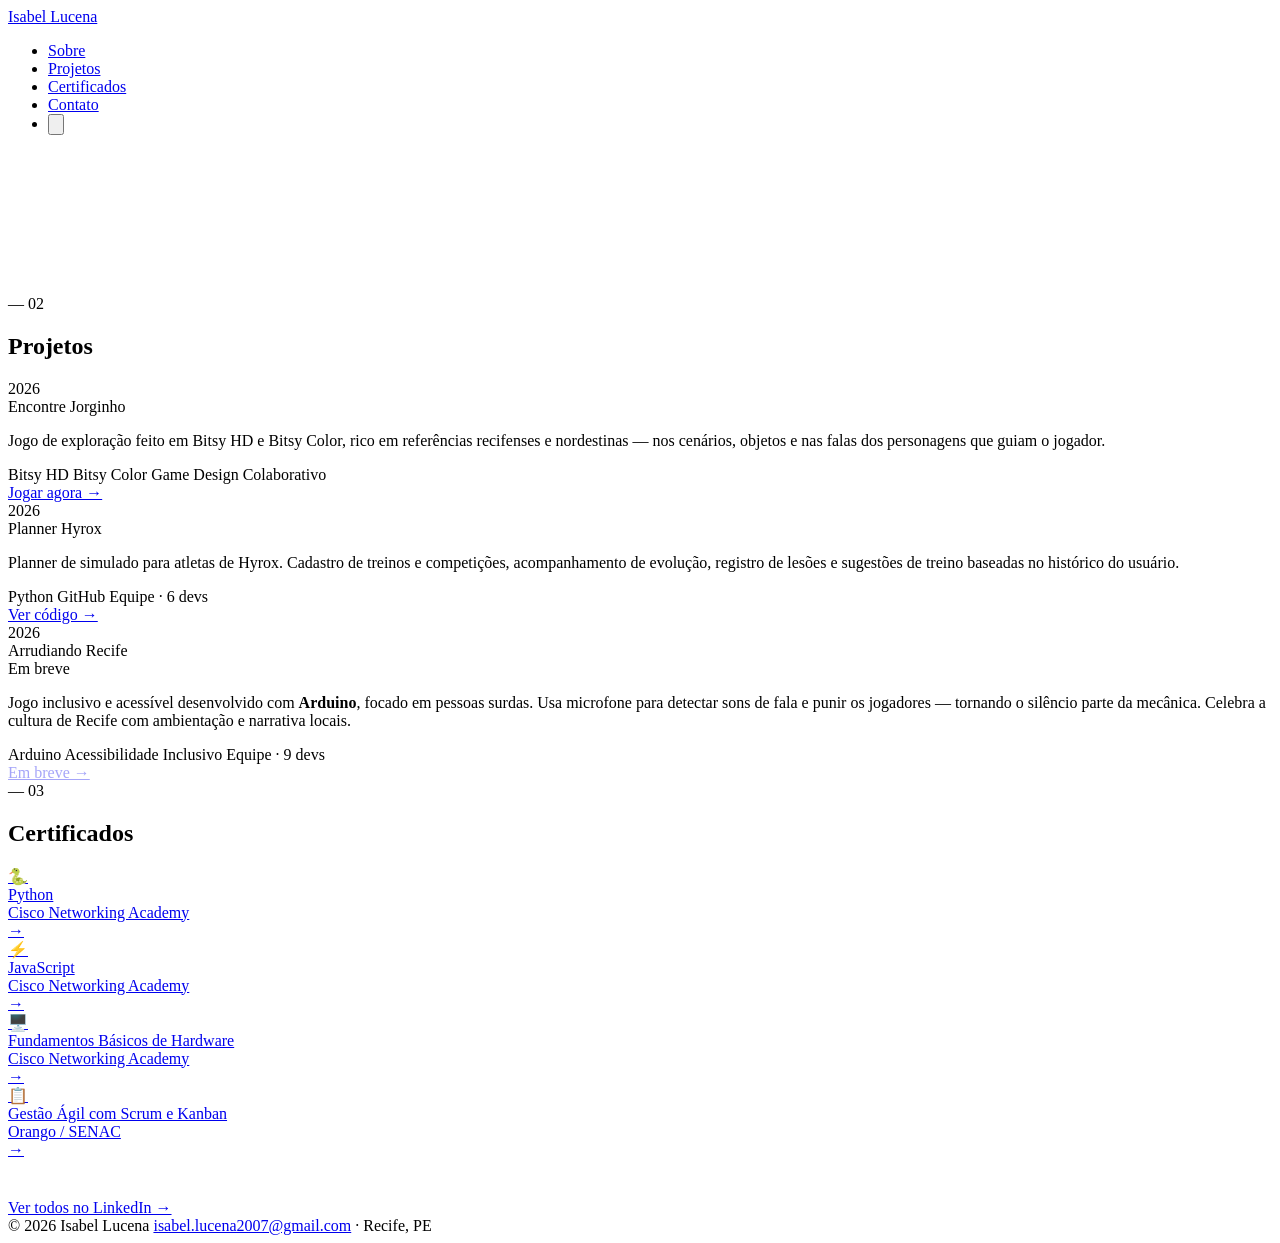
==== projetos.html @ 308b9738 "Create projetos.html" ====
<!DOCTYPE html>
<html lang="pt-BR" data-theme="light">
<head>
<meta charset="UTF-8"/>
<meta name="viewport" content="width=device-width, initial-scale=1.0"/>
<title>Isabel Lucena — Projetos</title>
<link href="https://fonts.googleapis.com/css2?family=Cormorant+Garamond:ital,wght@0,300;0,400;0,500;0,600;1,300;1,400&family=DM+Sans:wght@300;400;500&display=swap" rel="stylesheet"/>
<link rel="stylesheet" href="style.css"/>
</head>
<body>

<div class="cursor" id="cursor"></div>
<div class="cursor-ring" id="cursorRing"></div>
<div class="petal"></div>
<div class="petal"></div>
<div class="petal"></div>

<!-- NAV -->
<nav id="nav">
  <a href="index.html" class="nav-logo">Isabel Lucena</a>
  <ul class="nav-links">
    <li><a href="sobremim.html">Sobre</a></li>
    <li><a href="projetos.html">Projetos</a></li>
    <li><a href="#certificados">Certificados</a></li>
    <li><a href="index.html#contato">Contato</a></li>
    <li>
      <button class="theme-toggle" id="themeToggle" aria-label="Alternar tema">
        <svg id="icon-sun" fill="none" stroke="currentColor" stroke-width="1.8" viewBox="0 0 24 24">
          <circle cx="12" cy="12" r="4"/><path stroke-linecap="round" d="M12 2v2M12 20v2M4.22 4.22l1.42 1.42M18.36 18.36l1.42 1.42M2 12h2M20 12h2M4.22 19.78l1.42-1.42M18.36 5.64l1.42-1.42"/>
        </svg>
        <svg id="icon-moon" fill="none" stroke="currentColor" stroke-width="1.8" viewBox="0 0 24 24" style="display:none">
          <path stroke-linecap="round" stroke-linejoin="round" d="M21 12.79A9 9 0 1111.21 3 7 7 0 0021 12.79z"/>
        </svg>
      </button>
    </li>
  </ul>
</nav>

<!-- PROJETOS -->
<section id="projetos" style="padding-top:9rem;">
  <div class="section-header reveal">
    <span class="section-num">— 02</span>
    <h2 class="section-title">Projetos</h2>
    <div class="section-line"></div>
  </div>
  <div class="projects-grid">

    <div class="project-card reveal">
      <div class="project-year">2026</div>
      <div class="project-title">Encontre Jorginho</div>
      <p class="project-desc">Jogo de exploração feito em Bitsy HD e Bitsy Color, rico em referências recifenses e nordestinas — nos cenários, objetos e nas falas dos personagens que guiam o jogador.</p>
      <div class="project-tech">
        <span class="tag highlight">Bitsy HD</span>
        <span class="tag highlight">Bitsy Color</span>
        <span class="tag">Game Design</span>
        <span class="tag">Colaborativo</span>
      </div>
      <div class="project-links">
        <a href="https://annabetelisboa.itch.io/encontre-jorginho" target="_blank" class="project-link">Jogar agora →</a>
      </div>
    </div>

    <div class="project-card reveal">
      <div class="project-year">2026</div>
      <div class="project-title">Planner Hyrox</div>
      <p class="project-desc">Planner de simulado para atletas de Hyrox. Cadastro de treinos e competições, acompanhamento de evolução, registro de lesões e sugestões de treino baseadas no histórico do usuário.</p>
      <div class="project-tech">
        <span class="tag highlight">Python</span>
        <span class="tag">GitHub</span>
        <span class="tag">Equipe · 6 devs</span>
      </div>
      <div class="project-links">
        <a href="https://github.com/GManzii/Projeto-hyrox-planner.git" target="_blank" class="project-link">Ver código →</a>
      </div>
    </div>

    <div class="project-card reveal">
      <div class="project-year">2026</div>
      <div class="project-title">Arrudiando Recife</div>
      <div class="project-badge">Em breve</div>
      <p class="project-desc">Jogo inclusivo e acessível desenvolvido com <strong>Arduino</strong>, focado em pessoas surdas. Usa microfone para detectar sons de fala e punir os jogadores — tornando o silêncio parte da mecânica. Celebra a cultura de Recife com ambientação e narrativa locais.</p>
      <div class="project-tech">
        <span class="tag highlight">Arduino</span>
        <span class="tag highlight">Acessibilidade</span>
        <span class="tag">Inclusivo</span>
        <span class="tag">Equipe · 9 devs</span>
      </div>
      <div class="project-links">
        <a href="#" class="project-link" style="opacity:.35;pointer-events:none;">Em breve →</a>
      </div>
    </div>

  </div>
</section>

<!-- CERTIFICADOS -->
<section id="certificados">
  <div class="section-header reveal">
    <span class="section-num">— 03</span>
    <h2 class="section-title">Certificados</h2>
    <div class="section-line"></div>
  </div>
  <div class="certs-list">
    <a href="https://www.linkedin.com/in/isabel-ara%C3%BAjo-de-lucena-a12a613b9/details/certifications/" target="_blank" class="cert-item reveal">
      <div class="cert-left">
        <div class="cert-icon">🐍</div>
        <div>
          <div class="cert-name">Python</div>
          <div class="cert-issuer">Cisco Networking Academy</div>
        </div>
      </div>
      <span class="cert-arrow">→</span>
    </a>
    <a href="https://www.linkedin.com/in/isabel-ara%C3%BAjo-de-lucena-a12a613b9/details/certifications/" target="_blank" class="cert-item reveal">
      <div class="cert-left">
        <div class="cert-icon">⚡</div>
        <div>
          <div class="cert-name">JavaScript</div>
          <div class="cert-issuer">Cisco Networking Academy</div>
        </div>
      </div>
      <span class="cert-arrow">→</span>
    </a>
    <a href="https://www.linkedin.com/in/isabel-ara%C3%BAjo-de-lucena-a12a613b9/details/certifications/" target="_blank" class="cert-item reveal">
      <div class="cert-left">
        <div class="cert-icon">🖥️</div>
        <div>
          <div class="cert-name">Fundamentos Básicos de Hardware</div>
          <div class="cert-issuer">Cisco Networking Academy</div>
        </div>
      </div>
      <span class="cert-arrow">→</span>
    </a>
    <a href="https://www.linkedin.com/in/isabel-ara%C3%BAjo-de-lucena-a12a613b9/details/certifications/" target="_blank" class="cert-item reveal">
      <div class="cert-left">
        <div class="cert-icon">📋</div>
        <div>
          <div class="cert-name">Gestão Ágil com Scrum e Kanban</div>
          <div class="cert-issuer">Orango / SENAC</div>
        </div>
      </div>
      <span class="cert-arrow">→</span>
    </a>
  </div>
  <div style="margin-top:2.5rem" class="reveal">
    <a href="https://www.linkedin.com/in/isabel-ara%C3%BAjo-de-lucena-a12a613b9/details/certifications/" target="_blank" class="btn btn-ghost">Ver todos no LinkedIn →</a>
  </div>
</section>

<footer>
  <span>© 2026 Isabel Lucena</span>
  <span>
    <a href="mailto:isabel.lucena2007@gmail.com">isabel.lucena2007@gmail.com</a>
    · Recife, PE
  </span>
</footer>

<script src="script.js"></script>
</body>
</html>
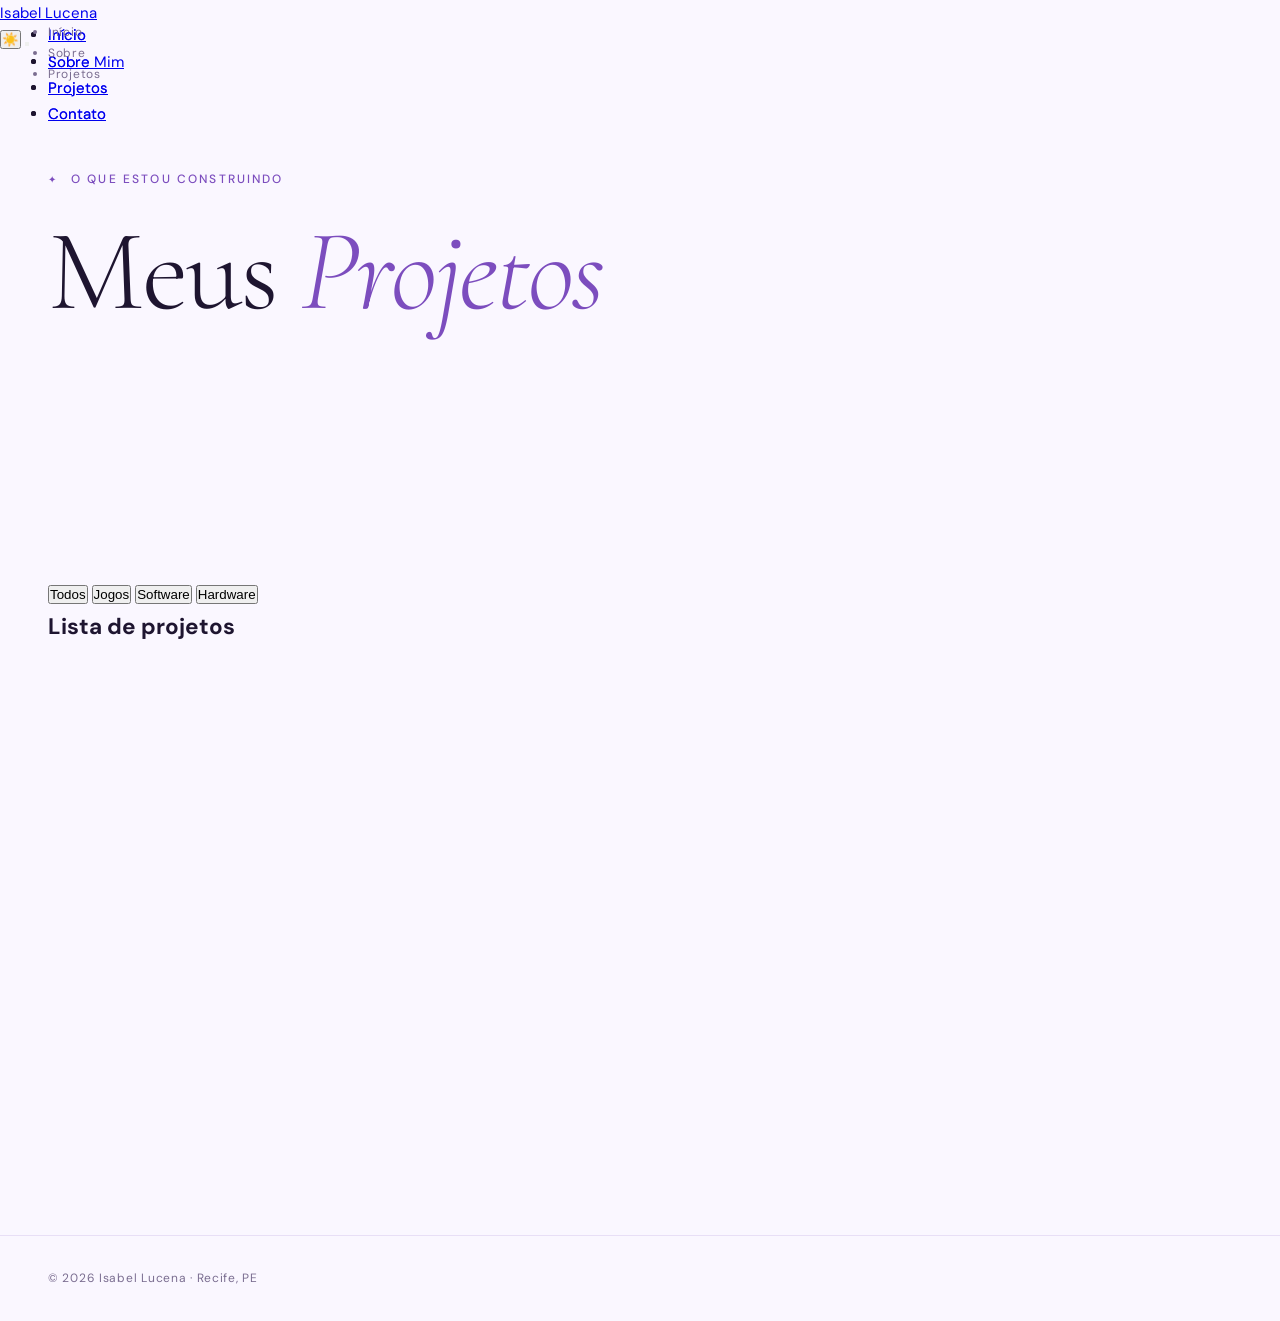
==== commit 4c7acd77: "Enhance HTML structure and add meta description Added meta description and updated header structure." ====
--- a/projetos.html
+++ b/projetos.html
@@ -1,160 +1,167 @@
 <!DOCTYPE html>
 <html lang="pt-BR" data-theme="light">
 <head>
-<meta charset="UTF-8"/>
-<meta name="viewport" content="width=device-width, initial-scale=1.0"/>
-<title>Isabel Lucena — Projetos</title>
-<link href="https://fonts.googleapis.com/css2?family=Cormorant+Garamond:ital,wght@0,300;0,400;0,500;0,600;1,300;1,400&family=DM+Sans:wght@300;400;500&display=swap" rel="stylesheet"/>
-<link rel="stylesheet" href="style.css"/>
+  <meta charset="UTF-8" />
+  <meta name="viewport" content="width=device-width, initial-scale=1.0" />
+  <meta name="description" content="Projetos de Isabel Lucena — jogos, ferramentas e soluções desenvolvidas na CESAR School." />
+  <title>Isabel Lucena — Projetos</title>
+  <link rel="stylesheet" href="style.css" />
+  <link href="https://fonts.googleapis.com/css2?family=Cormorant+Garamond:ital,wght@0,300;0,400;0,600;1,300;1,400&family=DM+Sans:wght@300;400;500&display=swap" rel="stylesheet" />
 </head>
 <body>
 
-<div class="cursor" id="cursor"></div>
-<div class="cursor-ring" id="cursorRing"></div>
-<div class="petal"></div>
-<div class="petal"></div>
-<div class="petal"></div>
-
-<!-- NAV -->
-<nav id="nav">
-  <a href="index.html" class="nav-logo">Isabel Lucena</a>
-  <ul class="nav-links">
-    <li><a href="sobremim.html">Sobre</a></li>
-    <li><a href="projetos.html">Projetos</a></li>
-    <li><a href="#certificados">Certificados</a></li>
-    <li><a href="index.html#contato">Contato</a></li>
-    <li>
-      <button class="theme-toggle" id="themeToggle" aria-label="Alternar tema">
-        <svg id="icon-sun" fill="none" stroke="currentColor" stroke-width="1.8" viewBox="0 0 24 24">
-          <circle cx="12" cy="12" r="4"/><path stroke-linecap="round" d="M12 2v2M12 20v2M4.22 4.22l1.42 1.42M18.36 18.36l1.42 1.42M2 12h2M20 12h2M4.22 19.78l1.42-1.42M18.36 5.64l1.42-1.42"/>
-        </svg>
-        <svg id="icon-moon" fill="none" stroke="currentColor" stroke-width="1.8" viewBox="0 0 24 24" style="display:none">
-          <path stroke-linecap="round" stroke-linejoin="round" d="M21 12.79A9 9 0 1111.21 3 7 7 0 0021 12.79z"/>
-        </svg>
-      </button>
-    </li>
-  </ul>
-</nav>
-
-<!-- PROJETOS -->
-<section id="projetos" style="padding-top:9rem;">
-  <div class="section-header reveal">
-    <span class="section-num">— 02</span>
-    <h2 class="section-title">Projetos</h2>
-    <div class="section-line"></div>
-  </div>
-  <div class="projects-grid">
-
-    <div class="project-card reveal">
-      <div class="project-year">2026</div>
-      <div class="project-title">Encontre Jorginho</div>
-      <p class="project-desc">Jogo de exploração feito em Bitsy HD e Bitsy Color, rico em referências recifenses e nordestinas — nos cenários, objetos e nas falas dos personagens que guiam o jogador.</p>
-      <div class="project-tech">
-        <span class="tag highlight">Bitsy HD</span>
-        <span class="tag highlight">Bitsy Color</span>
-        <span class="tag">Game Design</span>
-        <span class="tag">Colaborativo</span>
-      </div>
-      <div class="project-links">
-        <a href="https://annabetelisboa.itch.io/encontre-jorginho" target="_blank" class="project-link">Jogar agora →</a>
+  <header class="site-header" id="site-header">
+    <div class="header-inner">
+      <a href="index.html" class="logo">Isabel Lucena</a>
+      <nav class="main-nav" aria-label="Navegação principal">
+        <ul class="nav-list">
+          <li><a href="index.html" class="nav-link">Início</a></li>
+          <li><a href="sobremim.html" class="nav-link">Sobre</a></li>
+          <li><a href="projetos.html" class="nav-link active">Projetos</a></li>
+          <li><a href="index.html#contato" class="nav-link">Contato</a></li>
+        </ul>
+      </nav>
+      <div class="header-actions">
+        <button class="theme-btn" id="themeToggle" aria-label="Alternar tema" title="Alternar tema">
+          <span class="theme-icon" id="themeIcon">☀️</span>
+        </button>
+        <button class="menu-btn" id="menuBtn" aria-label="Abrir menu" aria-expanded="false">
+          <span></span><span></span><span></span>
+        </button>
       </div>
     </div>
+    <nav class="mobile-nav" id="mobileNav" aria-label="Menu mobile" aria-hidden="true">
+      <ul>
+        <li><a href="index.html" class="nav-link">Início</a></li>
+        <li><a href="sobremim.html" class="nav-link">Sobre Mim</a></li>
+        <li><a href="projetos.html" class="nav-link">Projetos</a></li>
+        <li><a href="index.html#contato" class="nav-link">Contato</a></li>
+      </ul>
+    </nav>
+  </header>
 
-    <div class="project-card reveal">
-      <div class="project-year">2026</div>
-      <div class="project-title">Planner Hyrox</div>
-      <p class="project-desc">Planner de simulado para atletas de Hyrox. Cadastro de treinos e competições, acompanhamento de evolução, registro de lesões e sugestões de treino baseadas no histórico do usuário.</p>
-      <div class="project-tech">
-        <span class="tag highlight">Python</span>
-        <span class="tag">GitHub</span>
-        <span class="tag">Equipe · 6 devs</span>
+  <main>
+    <!-- ═══ PAGE HERO ══════════════════════════════════════════ -->
+    <section class="page-hero" aria-labelledby="page-title">
+      <div class="container">
+        <p class="hero-eyebrow">O que estou construindo</p>
+        <h1 id="page-title">Meus <em>Projetos</em></h1>
       </div>
-      <div class="project-links">
-        <a href="https://github.com/GManzii/Projeto-hyrox-planner.git" target="_blank" class="project-link">Ver código →</a>
+    </section>
+
+    <!-- ═══ FILTER BAR (JS) ════════════════════════════════════ -->
+    <section class="projects-section reveal-section" aria-labelledby="projects-heading">
+      <div class="container">
+        <div class="filter-bar" role="group" aria-label="Filtrar projetos por categoria">
+          <button class="filter-btn active" data-filter="all">Todos</button>
+          <button class="filter-btn" data-filter="jogo">Jogos</button>
+          <button class="filter-btn" data-filter="software">Software</button>
+          <button class="filter-btn" data-filter="hardware">Hardware</button>
+        </div>
+
+        <h2 id="projects-heading" class="visually-hidden">Lista de projetos</h2>
+
+        <div class="projects-grid" id="projectsGrid">
+
+          <article class="project-card reveal" data-category="jogo" aria-labelledby="proj1-title">
+            <header class="project-card-header">
+              <div class="project-meta">
+                <time datetime="2026">2026</time>
+                <span class="project-category">Jogo</span>
+              </div>
+              <h3 id="proj1-title" class="project-title">Encontre Jorginho</h3>
+            </header>
+            <div class="project-body">
+              <p>Jogo de exploração feito em Bitsy HD e Bitsy Color, rico em referências recifenses e nordestinas — nos cenários, objetos e nas falas dos personagens que guiam o jogador.</p>
+            </div>
+            <footer class="project-card-footer">
+              <ul class="tag-list" role="list" aria-label="Tecnologias">
+                <li class="tag accent">Bitsy HD</li>
+                <li class="tag accent">Bitsy Color</li>
+                <li class="tag">Game Design</li>
+                <li class="tag">Colaborativo</li>
+              </ul>
+              <div class="project-links">
+                <a href="https://annabetelisboa.itch.io/encontre-jorginho" target="_blank" rel="noopener noreferrer" class="project-link" aria-label="Jogar Encontre Jorginho no itch.io">
+                  Jogar agora →
+                </a>
+              </div>
+            </footer>
+          </article>
+
+          <article class="project-card reveal" data-category="software" aria-labelledby="proj2-title">
+            <header class="project-card-header">
+              <div class="project-meta">
+                <time datetime="2026">2026</time>
+                <span class="project-category">Software</span>
+              </div>
+              <h3 id="proj2-title" class="project-title">Planner Hyrox</h3>
+            </header>
+            <div class="project-body">
+              <p>Planner de simulado para atletas de Hyrox. Cadastro de treinos e competições, acompanhamento de evolução, registro de lesões e sugestões de treino baseadas no histórico do usuário.</p>
+            </div>
+            <footer class="project-card-footer">
+              <ul class="tag-list" role="list" aria-label="Tecnologias">
+                <li class="tag accent">Python</li>
+                <li class="tag">GitHub</li>
+                <li class="tag">6 devs</li>
+              </ul>
+              <div class="project-links">
+                <a href="https://github.com/GManzii/Projeto-hyrox-planner.git" target="_blank" rel="noopener noreferrer" class="project-link" aria-label="Ver código do Planner Hyrox no GitHub">
+                  Ver código →
+                </a>
+              </div>
+            </footer>
+          </article>
+
+          <article class="project-card reveal" data-category="hardware jogo" aria-labelledby="proj3-title">
+            <header class="project-card-header">
+              <div class="project-meta">
+                <time datetime="2026">2026</time>
+                <span class="project-category">Hardware · Jogo</span>
+              </div>
+              <span class="project-badge">Em breve</span>
+              <h3 id="proj3-title" class="project-title">Arrudiando Recife</h3>
+            </header>
+            <div class="project-body">
+              <p>Jogo inclusivo e acessível desenvolvido com <strong>Arduino</strong>, focado em pessoas surdas. Usa microfone para detectar sons de fala e punir os jogadores — tornando o silêncio parte da mecânica. Celebra a cultura de Recife com ambientação e narrativa locais.</p>
+            </div>
+            <footer class="project-card-footer">
+              <ul class="tag-list" role="list" aria-label="Tecnologias">
+                <li class="tag accent">Arduino</li>
+                <li class="tag accent">Acessibilidade</li>
+                <li class="tag">Inclusivo</li>
+                <li class="tag">9 devs</li>
+              </ul>
+              <div class="project-links">
+                <span class="project-link muted" aria-disabled="true">Em breve</span>
+              </div>
+            </footer>
+          </article>
+
+        </div>
+
+        <!-- Empty state (shown by JS when filter has no results) -->
+        <p class="empty-state" id="emptyState" hidden role="status">
+          Nenhum projeto nessa categoria ainda. 👾
+        </p>
       </div>
+    </section>
+  </main>
+
+  <footer class="site-footer">
+    <div class="footer-inner">
+      <p class="footer-copy">© 2026 Isabel Lucena · Recife, PE</p>
+      <nav aria-label="Links do rodapé">
+        <ul class="footer-nav">
+          <li><a href="index.html">Início</a></li>
+          <li><a href="sobremim.html">Sobre</a></li>
+          <li><a href="projetos.html">Projetos</a></li>
+        </ul>
+      </nav>
     </div>
+  </footer>
 
-    <div class="project-card reveal">
-      <div class="project-year">2026</div>
-      <div class="project-title">Arrudiando Recife</div>
-      <div class="project-badge">Em breve</div>
-      <p class="project-desc">Jogo inclusivo e acessível desenvolvido com <strong>Arduino</strong>, focado em pessoas surdas. Usa microfone para detectar sons de fala e punir os jogadores — tornando o silêncio parte da mecânica. Celebra a cultura de Recife com ambientação e narrativa locais.</p>
-      <div class="project-tech">
-        <span class="tag highlight">Arduino</span>
-        <span class="tag highlight">Acessibilidade</span>
-        <span class="tag">Inclusivo</span>
-        <span class="tag">Equipe · 9 devs</span>
-      </div>
-      <div class="project-links">
-        <a href="#" class="project-link" style="opacity:.35;pointer-events:none;">Em breve →</a>
-      </div>
-    </div>
-
-  </div>
-</section>
-
-<!-- CERTIFICADOS -->
-<section id="certificados">
-  <div class="section-header reveal">
-    <span class="section-num">— 03</span>
-    <h2 class="section-title">Certificados</h2>
-    <div class="section-line"></div>
-  </div>
-  <div class="certs-list">
-    <a href="https://www.linkedin.com/in/isabel-ara%C3%BAjo-de-lucena-a12a613b9/details/certifications/" target="_blank" class="cert-item reveal">
-      <div class="cert-left">
-        <div class="cert-icon">🐍</div>
-        <div>
-          <div class="cert-name">Python</div>
-          <div class="cert-issuer">Cisco Networking Academy</div>
-        </div>
-      </div>
-      <span class="cert-arrow">→</span>
-    </a>
-    <a href="https://www.linkedin.com/in/isabel-ara%C3%BAjo-de-lucena-a12a613b9/details/certifications/" target="_blank" class="cert-item reveal">
-      <div class="cert-left">
-        <div class="cert-icon">⚡</div>
-        <div>
-          <div class="cert-name">JavaScript</div>
-          <div class="cert-issuer">Cisco Networking Academy</div>
-        </div>
-      </div>
-      <span class="cert-arrow">→</span>
-    </a>
-    <a href="https://www.linkedin.com/in/isabel-ara%C3%BAjo-de-lucena-a12a613b9/details/certifications/" target="_blank" class="cert-item reveal">
-      <div class="cert-left">
-        <div class="cert-icon">🖥️</div>
-        <div>
-          <div class="cert-name">Fundamentos Básicos de Hardware</div>
-          <div class="cert-issuer">Cisco Networking Academy</div>
-        </div>
-      </div>
-      <span class="cert-arrow">→</span>
-    </a>
-    <a href="https://www.linkedin.com/in/isabel-ara%C3%BAjo-de-lucena-a12a613b9/details/certifications/" target="_blank" class="cert-item reveal">
-      <div class="cert-left">
-        <div class="cert-icon">📋</div>
-        <div>
-          <div class="cert-name">Gestão Ágil com Scrum e Kanban</div>
-          <div class="cert-issuer">Orango / SENAC</div>
-        </div>
-      </div>
-      <span class="cert-arrow">→</span>
-    </a>
-  </div>
-  <div style="margin-top:2.5rem" class="reveal">
-    <a href="https://www.linkedin.com/in/isabel-ara%C3%BAjo-de-lucena-a12a613b9/details/certifications/" target="_blank" class="btn btn-ghost">Ver todos no LinkedIn →</a>
-  </div>
-</section>
-
-<footer>
-  <span>© 2026 Isabel Lucena</span>
-  <span>
-    <a href="mailto:isabel.lucena2007@gmail.com">isabel.lucena2007@gmail.com</a>
-    · Recife, PE
-  </span>
-</footer>
-
-<script src="script.js"></script>
+  <script src="script.js"></script>
 </body>
 </html>
--- a/style.css
+++ b/style.css
@@ -0,0 +1,186 @@
+/* ── TOKENS ─────────────────────────────────── */
+:root {
+  --bg:        #faf7ff;
+  --bg2:       #f4f0fc;
+  --surface:   #ffffff;
+  --accent:    #7c4dbe;
+  --accent2:   #a78bca;
+  --accent3:   #c9b8e8;
+  --text:      #1e1530;
+  --muted:     #7a6d90;
+  --border:    rgba(124,77,190,0.14);
+  --shadow:    0 4px 32px rgba(124,77,190,0.09);
+  --shadow-lg: 0 12px 60px rgba(124,77,190,0.15);
+  --r:         20px;
+  --font-serif: 'Cormorant Garamond', Georgia, serif;
+  --font-sans:  'DM Sans', sans-serif;
+}
+[data-theme="dark"] {
+  --bg:        #130e1e;
+  --bg2:       #1b1428;
+  --surface:   #231a35;
+  --accent:    #b48ee0;
+  --accent2:   #c9aef0;
+  --accent3:   #e0d0f8;
+  --text:      #ede8f8;
+  --muted:     #9b8db8;
+  --border:    rgba(180,142,224,0.18);
+  --shadow:    0 4px 32px rgba(0,0,0,0.35);
+  --shadow-lg: 0 12px 60px rgba(0,0,0,0.45);
+}
+
+/* ── RESET ───────────────────────────────────── */
+*, *::before, *::after { box-sizing: border-box; margin: 0; padding: 0; }
+html { scroll-behavior: smooth; }
+body {
+  background: var(--bg); color: var(--text);
+  font-family: var(--font-sans); font-size: 15px; line-height: 1.75;
+  overflow-x: hidden; cursor: none;
+  transition: background .5s, color .5s;
+}
+
+/* ── CURSOR ──────────────────────────────────── */
+.cursor { width: 8px; height: 8px; background: var(--accent); border-radius: 50%; position: fixed; top: 0; left: 0; pointer-events: none; z-index: 9999; transition: width .2s, height .2s, background .2s; }
+.cursor-ring { width: 32px; height: 32px; border: 1.5px solid var(--accent); border-radius: 50%; position: fixed; top: 0; left: 0; pointer-events: none; z-index: 9998; opacity: .4; }
+body:has(a:hover) .cursor, body:has(button:hover) .cursor { width: 14px; height: 14px; background: var(--accent2); }
+
+/* ── PETAL BLOBS ─────────────────────────────── */
+.petal { position: fixed; pointer-events: none; z-index: 0; border-radius: 50% 10% 50% 10%; opacity: .06; animation: drift 20s ease-in-out infinite alternate; }
+.petal:nth-child(1) { width: 340px; height: 340px; background: var(--accent); top: -90px; right: -70px; animation-duration: 22s; }
+.petal:nth-child(2) { width: 210px; height: 210px; background: var(--accent2); bottom: 8%; left: -70px; animation-duration: 26s; animation-delay: -9s; }
+.petal:nth-child(3) { width: 160px; height: 160px; background: var(--accent3); top: 38%; right: 4%; animation-duration: 24s; animation-delay: -5s; }
+@keyframes drift { from { transform: rotate(-9deg) scale(1); } to { transform: rotate(9deg) scale(1.09); } }
+
+/* ── NAV ─────────────────────────────────────── */
+nav { position: fixed; top: 0; left: 0; right: 0; padding: 1.4rem 3rem; display: flex; align-items: center; justify-content: space-between; z-index: 100; transition: background .4s, box-shadow .4s; }
+nav.scrolled { background: rgba(250,247,255,.9); backdrop-filter: blur(18px); box-shadow: 0 1px 0 var(--border), var(--shadow); }
+[data-theme="dark"] nav.scrolled { background: rgba(19,14,30,.9); }
+.nav-logo { font-family: var(--font-serif); font-size: 1.5rem; font-weight: 500; font-style: italic; color: var(--accent); text-decoration: none; letter-spacing: .02em; }
+.nav-links { display: flex; gap: 2.5rem; list-style: none; align-items: center; }
+.nav-links a { font-size: .78rem; letter-spacing: .12em; text-transform: uppercase; color: var(--muted); text-decoration: none; transition: color .2s; font-weight: 500; }
+.nav-links a:hover { color: var(--accent); }
+.theme-toggle { background: var(--surface); border: 1px solid var(--border); color: var(--muted); width: 36px; height: 36px; border-radius: 50%; display: flex; align-items: center; justify-content: center; cursor: none; box-shadow: var(--shadow); transition: all .25s; }
+.theme-toggle:hover { border-color: var(--accent); color: var(--accent); transform: rotate(18deg); }
+.theme-toggle svg { width: 15px; height: 15px; }
+
+/* ── HERO ────────────────────────────────────── */
+#hero { min-height: 100vh; display: flex; align-items: center; padding: 9rem 3rem 5rem; position: relative; overflow: hidden; }
+.hero-blob { position: absolute; border-radius: 62% 38% 55% 45%/42% 58% 42% 58%; filter: blur(65px); opacity: .15; pointer-events: none; animation: blob 15s ease-in-out infinite alternate; }
+.hero-blob.b1 { width: 520px; height: 520px; background: var(--accent3); top: -90px; right: -110px; }
+.hero-blob.b2 { width: 380px; height: 380px; background: var(--accent2); bottom: -70px; left: -90px; animation-delay: -7s; }
+@keyframes blob { from { border-radius: 62% 38% 55% 45%/42% 58% 42% 58%; } to { border-radius: 42% 58% 38% 62%/58% 42% 58% 42%; } }
+.hero-content { position: relative; max-width: 720px; }
+.hero-photo-wrap { position: absolute; right: 3rem; top: 50%; transform: translateY(-50%); z-index: 1; opacity: 0; animation: fadeUp .9s .6s forwards; }
+.hero-photo-wrap img { width: 220px; height: 280px; object-fit: cover; border-radius: 40% 60% 55% 45%/50% 45% 55% 50%; border: 3px solid rgba(124,77,190,.3); box-shadow: 0 18px 60px rgba(124,77,190,.25), 0 0 0 8px rgba(124,77,190,.06); filter: saturate(1.05); }
+@media(max-width:900px) { .hero-photo-wrap { display: none; } }
+.hero-eyebrow { display: inline-flex; align-items: center; gap: .8rem; font-size: .75rem; letter-spacing: .18em; text-transform: uppercase; color: var(--accent); margin-bottom: 1.8rem; font-weight: 500; opacity: 0; animation: fadeUp .9s .15s forwards; }
+.hero-eyebrow::before { content: '✦'; font-size: .6rem; }
+h1 { font-family: var(--font-serif); font-size: clamp(3.8rem,9vw,7.5rem); font-weight: 300; line-height: .92; letter-spacing: -.02em; margin-bottom: 2rem; opacity: 0; animation: fadeUp .9s .35s forwards; }
+h1 em { font-style: italic; color: var(--accent); }
+.hero-desc { max-width: 440px; font-size: .9rem; color: var(--muted); line-height: 1.9; margin-bottom: 2.8rem; opacity: 0; animation: fadeUp .9s .55s forwards; }
+.hero-desc strong { color: var(--text); }
+.hero-ctas { display: flex; gap: 1rem; flex-wrap: wrap; opacity: 0; animation: fadeUp .9s .75s forwards; }
+.btn { display: inline-flex; align-items: center; gap: .6rem; padding: .75rem 1.8rem; border-radius: 50px; font-family: var(--font-sans); font-size: .78rem; letter-spacing: .08em; text-transform: uppercase; font-weight: 500; text-decoration: none; cursor: none; transition: all .25s; }
+.btn-primary { background: linear-gradient(135deg, var(--accent), var(--accent2)); color: #fff; box-shadow: 0 6px 24px rgba(124,77,190,.3); }
+.btn-primary:hover { transform: translateY(-2px); box-shadow: 0 10px 32px rgba(124,77,190,.4); }
+.btn-ghost { border: 1.5px solid var(--border); color: var(--text); background: var(--surface); }
+.btn-ghost:hover { border-color: var(--accent); color: var(--accent); transform: translateY(-2px); }
+.hero-scroll { position: absolute; bottom: 3rem; left: 3rem; display: flex; align-items: center; gap: .8rem; font-size: .7rem; letter-spacing: .15em; text-transform: uppercase; color: var(--muted); opacity: 0; animation: fadeUp .9s 1.1s forwards; }
+.scroll-dot { width: 6px; height: 6px; border-radius: 50%; background: var(--accent); animation: blink 2s ease-in-out infinite; }
+@keyframes blink { 0%, 100% { opacity: 1; } 50% { opacity: .2; } }
+
+/* ── SECTIONS ────────────────────────────────── */
+section { padding: 7rem 3rem; position: relative; }
+.section-header { display: flex; align-items: center; gap: 1.5rem; margin-bottom: 4.5rem; }
+.section-num { font-family: var(--font-serif); font-style: italic; font-size: .85rem; color: var(--accent); opacity: .7; white-space: nowrap; }
+.section-title { font-family: var(--font-serif); font-size: clamp(2rem,4vw,2.8rem); font-weight: 400; letter-spacing: -.01em; }
+.section-line { flex: 1; height: 1px; background: var(--border); }
+
+/* ── ABOUT ───────────────────────────────────── */
+#sobre { background: var(--bg2); }
+.about-grid { display: grid; grid-template-columns: 1fr 1fr; gap: 5rem; align-items: start; }
+.about-text p { color: var(--muted); margin-bottom: 1.4rem; font-size: .9rem; line-height: 1.95; }
+.about-text p strong { color: var(--text); }
+.skills-block { display: flex; flex-direction: column; }
+.skill-row { display: flex; justify-content: space-between; align-items: center; padding: 1.2rem 0; border-bottom: 1px solid var(--border); transition: padding-left .25s; }
+.skill-row:hover { padding-left: .6rem; }
+.skill-name { font-size: .8rem; font-weight: 500; letter-spacing: .04em; }
+.skill-tags { display: flex; gap: .4rem; flex-wrap: wrap; }
+.tag { padding: .22rem .75rem; border-radius: 50px; font-size: .68rem; letter-spacing: .08em; text-transform: uppercase; font-weight: 500; border: 1px solid var(--border); color: var(--muted); background: var(--surface); transition: all .2s; }
+.tag.highlight { background: linear-gradient(135deg, rgba(124,77,190,.1), rgba(167,139,202,.1)); border-color: rgba(124,77,190,.3); color: var(--accent); }
+
+/* ── PROJECTS ────────────────────────────────── */
+.projects-grid { display: grid; grid-template-columns: repeat(auto-fit, minmax(320px,1fr)); gap: 1.5rem; }
+.project-card { background: var(--surface); border: 1px solid var(--border); border-radius: var(--r); padding: 2.2rem; position: relative; overflow: hidden; box-shadow: var(--shadow); transition: transform .3s, box-shadow .3s; }
+.project-card:hover { transform: translateY(-6px); box-shadow: var(--shadow-lg); }
+.project-card::before { content: ''; position: absolute; top: 0; left: 0; right: 0; height: 3px; background: linear-gradient(90deg, var(--accent), var(--accent2)); border-radius: var(--r) var(--r) 0 0; opacity: 0; transition: opacity .3s; }
+.project-card:hover::before { opacity: 1; }
+.project-year { font-size: .7rem; letter-spacing: .15em; text-transform: uppercase; color: var(--accent); margin-bottom: .9rem; font-weight: 500; }
+.project-title { font-family: var(--font-serif); font-size: 1.6rem; font-weight: 400; margin-bottom: .9rem; letter-spacing: -.01em; line-height: 1.1; }
+.project-desc { color: var(--muted); font-size: .85rem; line-height: 1.9; margin-bottom: 1.6rem; }
+.project-tech { display: flex; gap: .4rem; flex-wrap: wrap; margin-bottom: 1.8rem; }
+.project-links { display: flex; gap: 1rem; flex-wrap: wrap; }
+.project-link { display: inline-flex; align-items: center; gap: .5rem; font-size: .75rem; letter-spacing: .1em; text-transform: uppercase; color: var(--accent); text-decoration: none; font-weight: 500; transition: gap .2s; }
+.project-link:hover { gap: .9rem; }
+.project-badge { position: absolute; top: 1.8rem; right: 1.8rem; font-size: .65rem; letter-spacing: .1em; text-transform: uppercase; padding: .25rem .7rem; border-radius: 50px; background: linear-gradient(135deg, rgba(124,77,190,.12), rgba(167,139,202,.12)); border: 1px solid rgba(124,77,190,.25); color: var(--accent2); font-weight: 500; }
+
+/* ── CERTS ───────────────────────────────────── */
+#certificados { background: var(--bg2); }
+.certs-list { display: flex; flex-direction: column; }
+.cert-item { display: flex; align-items: center; justify-content: space-between; padding: 1.4rem 1.2rem; border-radius: 14px; transition: background .2s, transform .2s; cursor: default; text-decoration: none; color: inherit; }
+.cert-item:hover { background: var(--surface); transform: translateX(6px); }
+.cert-left { display: flex; align-items: center; gap: 1.2rem; }
+.cert-icon { width: 44px; height: 44px; border-radius: 50%; background: linear-gradient(135deg, rgba(124,77,190,.12), rgba(167,139,202,.12)); border: 1px solid var(--border); display: flex; align-items: center; justify-content: center; font-size: 1.1rem; flex-shrink: 0; }
+.cert-name { font-family: var(--font-serif); font-size: 1.15rem; font-weight: 400; }
+.cert-issuer { font-size: .75rem; color: var(--muted); letter-spacing: .06em; margin-top: .1rem; }
+.cert-arrow { color: var(--accent); font-size: 1rem; opacity: 0; transition: opacity .2s, transform .2s; }
+.cert-item:hover .cert-arrow { opacity: 1; transform: translateX(4px); }
+
+/* ── CONTACT ─────────────────────────────────── */
+#contato { text-align: center; overflow: hidden; }
+.contact-glow { position: absolute; left: 50%; top: 50%; transform: translate(-50%,-50%); width: 700px; height: 500px; border-radius: 50%; background: radial-gradient(ellipse, rgba(124,77,190,.07) 0%, transparent 65%); pointer-events: none; }
+.contact-inner { position: relative; max-width: 620px; margin: 0 auto; }
+.contact-eyebrow { font-size: .72rem; letter-spacing: .18em; text-transform: uppercase; color: var(--accent); margin-bottom: .8rem; font-weight: 500; }
+.contact-title { font-family: var(--font-serif); font-size: clamp(2.5rem,6vw,4.5rem); font-weight: 300; letter-spacing: -.02em; margin-bottom: 1.2rem; }
+.contact-title em { font-style: italic; color: var(--accent); }
+.contact-sub { color: var(--muted); font-size: .88rem; margin-bottom: 3rem; line-height: 1.9; }
+.contact-form { display: flex; flex-direction: column; gap: 1rem; text-align: left; }
+.form-row { display: grid; grid-template-columns: 1fr 1fr; gap: 1rem; }
+.form-group { display: flex; flex-direction: column; gap: .45rem; }
+.form-group label { font-size: .72rem; letter-spacing: .1em; text-transform: uppercase; color: var(--muted); font-weight: 500; }
+.form-group input, .form-group textarea { background: var(--surface); border: 1.5px solid var(--border); color: var(--text); font-family: var(--font-sans); font-size: .88rem; padding: .8rem 1.1rem; border-radius: 12px; outline: none; resize: none; cursor: none; transition: border-color .2s, box-shadow .2s; }
+.form-group input:focus, .form-group textarea:focus { border-color: var(--accent); box-shadow: 0 0 0 3px rgba(124,77,190,.1); }
+.form-submit { align-self: flex-start; margin-top: .4rem; }
+.contact-info { display: grid; grid-template-columns: repeat(auto-fit, minmax(180px,1fr)); gap: 1rem; margin-top: 2.5rem; text-align: left; }
+.contact-info-card { background: var(--surface); border: 1px solid var(--border); border-radius: 16px; padding: 1.4rem; display: flex; flex-direction: column; gap: .4rem; transition: transform .2s, box-shadow .2s; }
+.contact-info-card:hover { transform: translateY(-3px); box-shadow: var(--shadow); }
+.contact-info-label { font-size: .68rem; letter-spacing: .12em; text-transform: uppercase; color: var(--muted); font-weight: 500; }
+.contact-info-value { font-size: .88rem; color: var(--text); word-break: break-all; }
+.contact-info-value a { color: var(--accent); text-decoration: none; }
+.contact-info-value a:hover { text-decoration: underline; }
+.contact-links { display: flex; justify-content: center; gap: 2.5rem; margin-top: 2.5rem; padding-top: 2.5rem; border-top: 1px solid var(--border); }
+.contact-link { display: flex; flex-direction: column; align-items: center; gap: .5rem; text-decoration: none; color: var(--muted); font-size: .72rem; letter-spacing: .1em; text-transform: uppercase; transition: color .2s; font-weight: 500; }
+.contact-link:hover { color: var(--accent); }
+.contact-link svg { width: 20px; height: 20px; }
+
+/* ── FOOTER ──────────────────────────────────── */
+footer { padding: 2rem 3rem; border-top: 1px solid var(--border); display: flex; justify-content: space-between; align-items: center; font-size: .75rem; color: var(--muted); letter-spacing: .06em; }
+footer a { color: var(--muted); text-decoration: none; transition: color .2s; }
+footer a:hover { color: var(--accent); }
+
+/* ── ANIMATIONS ──────────────────────────────── */
+@keyframes fadeUp { from { opacity: 0; transform: translateY(28px); } to { opacity: 1; transform: translateY(0); } }
+.reveal { opacity: 0; transform: translateY(36px); transition: opacity .8s ease, transform .8s ease; }
+.reveal.visible { opacity: 1; transform: translateY(0); }
+
+/* ── RESPONSIVE ──────────────────────────────── */
+@media(max-width:768px) {
+  nav { padding: 1.1rem 1.4rem; }
+  .nav-links li:not(:last-child) { display: none; }
+  section { padding: 5rem 1.4rem; }
+  #hero { padding: 7rem 1.4rem 3rem; }
+  .hero-scroll { display: none; }
+  .about-grid { grid-template-columns: 1fr; gap: 2.5rem; }
+  .form-row { grid-template-columns: 1fr; }
+  footer { flex-direction: column; gap: .5rem; text-align: center; }
+}
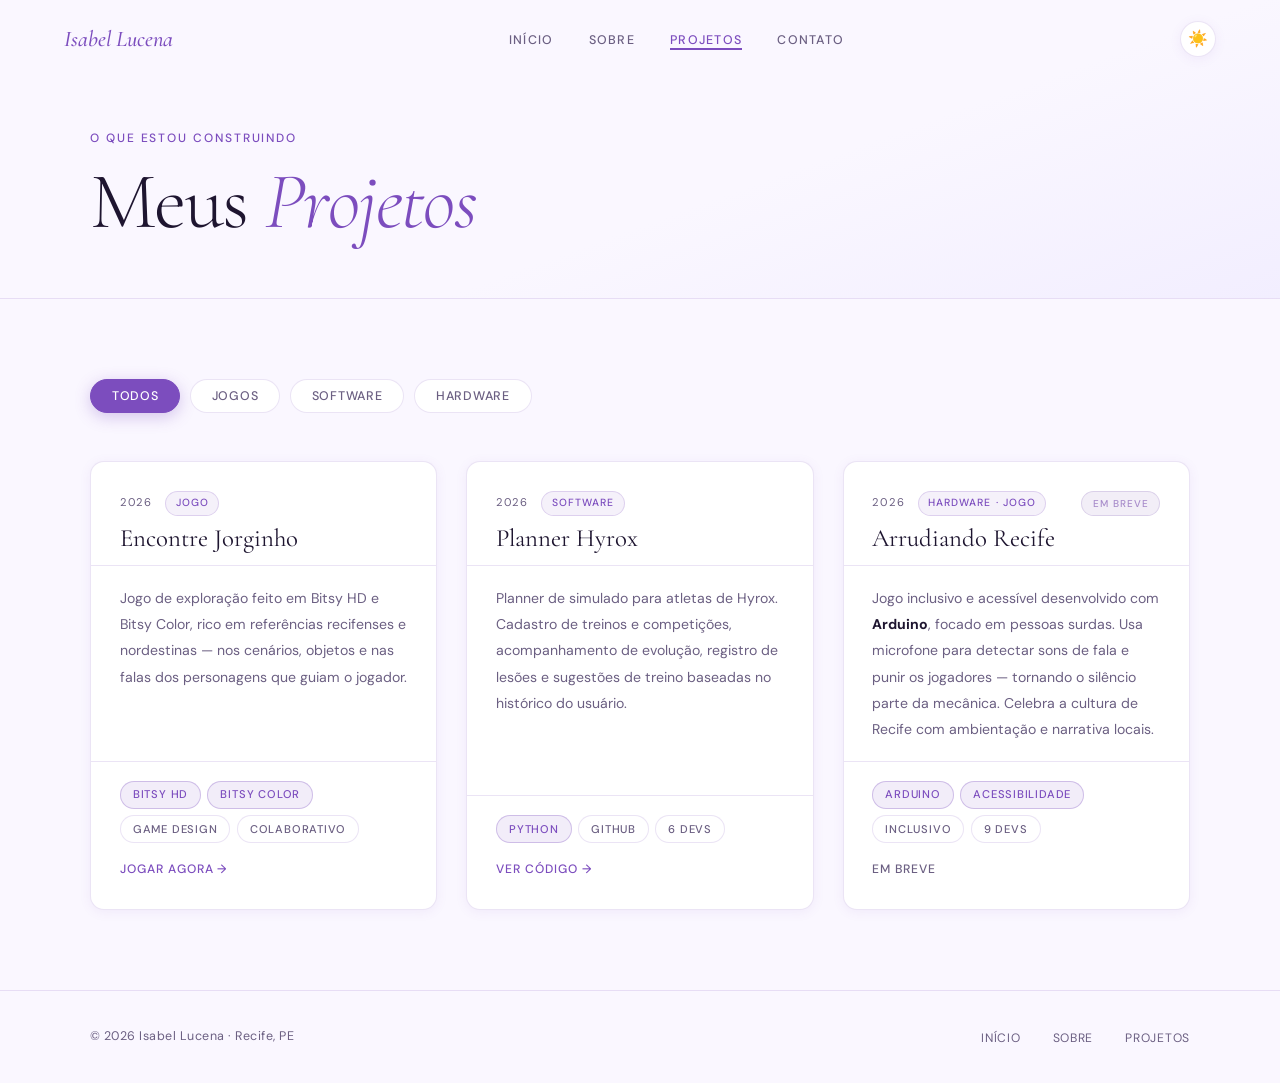
==== commit 06a1b010: "Update projetos.html" ====
--- a/projetos.html
+++ b/projetos.html
@@ -1,12 +1,12 @@
 <!DOCTYPE html>
 <html lang="pt-BR" data-theme="light">
 <head>
-  <meta charset="UTF-8" />
-  <meta name="viewport" content="width=device-width, initial-scale=1.0" />
-  <meta name="description" content="Projetos de Isabel Lucena — jogos, ferramentas e soluções desenvolvidas na CESAR School." />
-  <title>Isabel Lucena — Projetos</title>
-  <link rel="stylesheet" href="style.css" />
-  <link href="https://fonts.googleapis.com/css2?family=Cormorant+Garamond:ital,wght@0,300;0,400;0,600;1,300;1,400&family=DM+Sans:wght@300;400;500&display=swap" rel="stylesheet" />
+  <meta charset="UTF-8">
+  <meta name="viewport" content="width=device-width, initial-scale=1.0">
+  <meta name="description" content="Projetos de Isabel Lucena — jogos, ferramentas e soluções desenvolvidas na CESAR School.">
+  <title>Projetos — Isabel Lucena</title>
+  <link rel="stylesheet" href="style.css">
+  <link href="https://fonts.googleapis.com/css2?family=Cormorant+Garamond:ital,wght@0,300;0,400;0,600;1,300;1,400&family=DM+Sans:wght@300;400;500&display=swap" rel="stylesheet">
 </head>
 <body>
 
@@ -75,7 +75,7 @@
               <p>Jogo de exploração feito em Bitsy HD e Bitsy Color, rico em referências recifenses e nordestinas — nos cenários, objetos e nas falas dos personagens que guiam o jogador.</p>
             </div>
             <footer class="project-card-footer">
-              <ul class="tag-list" role="list" aria-label="Tecnologias">
+              <ul class="tag-list" aria-label="Tecnologias">
                 <li class="tag accent">Bitsy HD</li>
                 <li class="tag accent">Bitsy Color</li>
                 <li class="tag">Game Design</li>
@@ -101,7 +101,7 @@
               <p>Planner de simulado para atletas de Hyrox. Cadastro de treinos e competições, acompanhamento de evolução, registro de lesões e sugestões de treino baseadas no histórico do usuário.</p>
             </div>
             <footer class="project-card-footer">
-              <ul class="tag-list" role="list" aria-label="Tecnologias">
+              <ul class="tag-list" aria-label="Tecnologias">
                 <li class="tag accent">Python</li>
                 <li class="tag">GitHub</li>
                 <li class="tag">6 devs</li>
@@ -127,7 +127,7 @@
               <p>Jogo inclusivo e acessível desenvolvido com <strong>Arduino</strong>, focado em pessoas surdas. Usa microfone para detectar sons de fala e punir os jogadores — tornando o silêncio parte da mecânica. Celebra a cultura de Recife com ambientação e narrativa locais.</p>
             </div>
             <footer class="project-card-footer">
-              <ul class="tag-list" role="list" aria-label="Tecnologias">
+              <ul class="tag-list" aria-label="Tecnologias">
                 <li class="tag accent">Arduino</li>
                 <li class="tag accent">Acessibilidade</li>
                 <li class="tag">Inclusivo</li>
--- a/style.css
+++ b/style.css
@@ -1,186 +1,626 @@
-/* ── TOKENS ─────────────────────────────────── */
+/* ==========================================================
+   style.css — Isabel Lucena Portfólio
+   ========================================================== */
+
+/* ── TOKENS ─────────────────────────────────────────────── */
 :root {
   --bg:        #faf7ff;
-  --bg2:       #f4f0fc;
+  --bg2:       #f2eeff;
   --surface:   #ffffff;
   --accent:    #7c4dbe;
   --accent2:   #a78bca;
-  --accent3:   #c9b8e8;
   --text:      #1e1530;
-  --muted:     #7a6d90;
-  --border:    rgba(124,77,190,0.14);
-  --shadow:    0 4px 32px rgba(124,77,190,0.09);
-  --shadow-lg: 0 12px 60px rgba(124,77,190,0.15);
-  --r:         20px;
-  --font-serif: 'Cormorant Garamond', Georgia, serif;
-  --font-sans:  'DM Sans', sans-serif;
+  --muted:     #6b5f82;
+  --border:    rgba(124, 77, 190, 0.15);
+  --radius:    14px;
+  --shadow-sm: 0 2px 12px rgba(124, 77, 190, 0.08);
+  --shadow:    0 6px 30px rgba(124, 77, 190, 0.13);
+  --shadow-lg: 0 14px 55px rgba(124, 77, 190, 0.18);
+  --serif:     'Cormorant Garamond', Georgia, serif;
+  --sans:      'DM Sans', system-ui, sans-serif;
+  --transition: 0.25s ease;
 }
 [data-theme="dark"] {
-  --bg:        #130e1e;
-  --bg2:       #1b1428;
-  --surface:   #231a35;
+  --bg:        #120d1d;
+  --bg2:       #1a1228;
+  --surface:   #211733;
   --accent:    #b48ee0;
   --accent2:   #c9aef0;
-  --accent3:   #e0d0f8;
   --text:      #ede8f8;
   --muted:     #9b8db8;
-  --border:    rgba(180,142,224,0.18);
-  --shadow:    0 4px 32px rgba(0,0,0,0.35);
-  --shadow-lg: 0 12px 60px rgba(0,0,0,0.45);
-}
-
-/* ── RESET ───────────────────────────────────── */
+  --border:    rgba(180, 142, 224, 0.18);
+  --shadow-sm: 0 2px 12px rgba(0, 0, 0, 0.3);
+  --shadow:    0 6px 30px rgba(0, 0, 0, 0.4);
+  --shadow-lg: 0 14px 55px rgba(0, 0, 0, 0.5);
+}
+
+/* ── RESET & BASE ────────────────────────────────────────── */
 *, *::before, *::after { box-sizing: border-box; margin: 0; padding: 0; }
-html { scroll-behavior: smooth; }
+html { scroll-behavior: smooth; font-size: 16px; }
 body {
-  background: var(--bg); color: var(--text);
-  font-family: var(--font-sans); font-size: 15px; line-height: 1.75;
-  overflow-x: hidden; cursor: none;
-  transition: background .5s, color .5s;
-}
-
-/* ── CURSOR ──────────────────────────────────── */
-.cursor { width: 8px; height: 8px; background: var(--accent); border-radius: 50%; position: fixed; top: 0; left: 0; pointer-events: none; z-index: 9999; transition: width .2s, height .2s, background .2s; }
-.cursor-ring { width: 32px; height: 32px; border: 1.5px solid var(--accent); border-radius: 50%; position: fixed; top: 0; left: 0; pointer-events: none; z-index: 9998; opacity: .4; }
-body:has(a:hover) .cursor, body:has(button:hover) .cursor { width: 14px; height: 14px; background: var(--accent2); }
-
-/* ── PETAL BLOBS ─────────────────────────────── */
-.petal { position: fixed; pointer-events: none; z-index: 0; border-radius: 50% 10% 50% 10%; opacity: .06; animation: drift 20s ease-in-out infinite alternate; }
-.petal:nth-child(1) { width: 340px; height: 340px; background: var(--accent); top: -90px; right: -70px; animation-duration: 22s; }
-.petal:nth-child(2) { width: 210px; height: 210px; background: var(--accent2); bottom: 8%; left: -70px; animation-duration: 26s; animation-delay: -9s; }
-.petal:nth-child(3) { width: 160px; height: 160px; background: var(--accent3); top: 38%; right: 4%; animation-duration: 24s; animation-delay: -5s; }
-@keyframes drift { from { transform: rotate(-9deg) scale(1); } to { transform: rotate(9deg) scale(1.09); } }
-
-/* ── NAV ─────────────────────────────────────── */
-nav { position: fixed; top: 0; left: 0; right: 0; padding: 1.4rem 3rem; display: flex; align-items: center; justify-content: space-between; z-index: 100; transition: background .4s, box-shadow .4s; }
-nav.scrolled { background: rgba(250,247,255,.9); backdrop-filter: blur(18px); box-shadow: 0 1px 0 var(--border), var(--shadow); }
-[data-theme="dark"] nav.scrolled { background: rgba(19,14,30,.9); }
-.nav-logo { font-family: var(--font-serif); font-size: 1.5rem; font-weight: 500; font-style: italic; color: var(--accent); text-decoration: none; letter-spacing: .02em; }
-.nav-links { display: flex; gap: 2.5rem; list-style: none; align-items: center; }
-.nav-links a { font-size: .78rem; letter-spacing: .12em; text-transform: uppercase; color: var(--muted); text-decoration: none; transition: color .2s; font-weight: 500; }
-.nav-links a:hover { color: var(--accent); }
-.theme-toggle { background: var(--surface); border: 1px solid var(--border); color: var(--muted); width: 36px; height: 36px; border-radius: 50%; display: flex; align-items: center; justify-content: center; cursor: none; box-shadow: var(--shadow); transition: all .25s; }
-.theme-toggle:hover { border-color: var(--accent); color: var(--accent); transform: rotate(18deg); }
-.theme-toggle svg { width: 15px; height: 15px; }
-
-/* ── HERO ────────────────────────────────────── */
-#hero { min-height: 100vh; display: flex; align-items: center; padding: 9rem 3rem 5rem; position: relative; overflow: hidden; }
-.hero-blob { position: absolute; border-radius: 62% 38% 55% 45%/42% 58% 42% 58%; filter: blur(65px); opacity: .15; pointer-events: none; animation: blob 15s ease-in-out infinite alternate; }
-.hero-blob.b1 { width: 520px; height: 520px; background: var(--accent3); top: -90px; right: -110px; }
-.hero-blob.b2 { width: 380px; height: 380px; background: var(--accent2); bottom: -70px; left: -90px; animation-delay: -7s; }
-@keyframes blob { from { border-radius: 62% 38% 55% 45%/42% 58% 42% 58%; } to { border-radius: 42% 58% 38% 62%/58% 42% 58% 42%; } }
-.hero-content { position: relative; max-width: 720px; }
-.hero-photo-wrap { position: absolute; right: 3rem; top: 50%; transform: translateY(-50%); z-index: 1; opacity: 0; animation: fadeUp .9s .6s forwards; }
-.hero-photo-wrap img { width: 220px; height: 280px; object-fit: cover; border-radius: 40% 60% 55% 45%/50% 45% 55% 50%; border: 3px solid rgba(124,77,190,.3); box-shadow: 0 18px 60px rgba(124,77,190,.25), 0 0 0 8px rgba(124,77,190,.06); filter: saturate(1.05); }
-@media(max-width:900px) { .hero-photo-wrap { display: none; } }
-.hero-eyebrow { display: inline-flex; align-items: center; gap: .8rem; font-size: .75rem; letter-spacing: .18em; text-transform: uppercase; color: var(--accent); margin-bottom: 1.8rem; font-weight: 500; opacity: 0; animation: fadeUp .9s .15s forwards; }
-.hero-eyebrow::before { content: '✦'; font-size: .6rem; }
-h1 { font-family: var(--font-serif); font-size: clamp(3.8rem,9vw,7.5rem); font-weight: 300; line-height: .92; letter-spacing: -.02em; margin-bottom: 2rem; opacity: 0; animation: fadeUp .9s .35s forwards; }
-h1 em { font-style: italic; color: var(--accent); }
-.hero-desc { max-width: 440px; font-size: .9rem; color: var(--muted); line-height: 1.9; margin-bottom: 2.8rem; opacity: 0; animation: fadeUp .9s .55s forwards; }
+  font-family: var(--sans);
+  background: var(--bg);
+  color: var(--text);
+  line-height: 1.75;
+  transition: background var(--transition), color var(--transition);
+  overflow-x: hidden;
+}
+img { max-width: 100%; display: block; }
+a { color: inherit; }
+ul { list-style: none; }
+.visually-hidden {
+  position: absolute; width: 1px; height: 1px;
+  padding: 0; margin: -1px; overflow: hidden;
+  clip: rect(0,0,0,0); white-space: nowrap; border: 0;
+}
+
+/* ── CONTAINER ───────────────────────────────────────────── */
+.container {
+  width: min(1100px, 100% - 3rem);
+  margin-inline: auto;
+}
+
+/* ── BUTTONS ─────────────────────────────────────────────── */
+.btn {
+  display: inline-flex; align-items: center; gap: .5rem;
+  padding: .7rem 1.7rem;
+  border-radius: 50px;
+  font-family: var(--sans); font-size: .82rem;
+  font-weight: 500; letter-spacing: .06em;
+  text-transform: uppercase; text-decoration: none;
+  border: none; cursor: pointer;
+  transition: transform var(--transition), box-shadow var(--transition), background var(--transition);
+}
+.btn-primary {
+  background: linear-gradient(135deg, var(--accent), var(--accent2));
+  color: #fff;
+  box-shadow: 0 5px 20px rgba(124, 77, 190, .3);
+}
+.btn-primary:hover { transform: translateY(-2px); box-shadow: 0 8px 28px rgba(124, 77, 190, .4); }
+.btn-ghost {
+  background: var(--surface); color: var(--text);
+  border: 1.5px solid var(--border);
+}
+.btn-ghost:hover { border-color: var(--accent); color: var(--accent); transform: translateY(-2px); }
+.btn-full { width: 100%; justify-content: center; }
+
+/* ── TAGS ────────────────────────────────────────────────── */
+.tag-list { display: flex; flex-wrap: wrap; gap: .4rem; }
+.tag {
+  padding: .2rem .75rem; border-radius: 50px;
+  font-size: .7rem; font-weight: 500; letter-spacing: .07em;
+  text-transform: uppercase;
+  background: var(--surface); border: 1px solid var(--border); color: var(--muted);
+}
+.tag.accent {
+  background: rgba(124,77,190,.1); border-color: rgba(124,77,190,.3); color: var(--accent);
+}
+[data-theme="dark"] .tag.accent {
+  background: rgba(180,142,224,.12); border-color: rgba(180,142,224,.3); color: var(--accent2);
+}
+
+/* ── SECTION HEADER ──────────────────────────────────────── */
+.section-header { margin-bottom: 3rem; }
+.section-tag {
+  display: inline-block;
+  font-size: .72rem; font-weight: 500; letter-spacing: .16em;
+  text-transform: uppercase; color: var(--accent);
+  margin-bottom: .6rem;
+}
+.section-header h2 {
+  font-family: var(--serif);
+  font-size: clamp(1.9rem, 4vw, 2.8rem);
+  font-weight: 400; letter-spacing: -.01em;
+}
+.section-header h2 em { font-style: italic; color: var(--accent); }
+
+/* ── REVEAL ANIMATION ────────────────────────────────────── */
+.reveal {
+  opacity: 0; transform: translateY(32px);
+  transition: opacity .75s ease, transform .75s ease;
+}
+.reveal.visible { opacity: 1; transform: translateY(0); }
+
+/* ═══════════════════════════════════════════════════════════
+   HEADER
+═══════════════════════════════════════════════════════════ */
+.site-header {
+  position: fixed; top: 0; left: 0; right: 0; z-index: 200;
+  transition: background var(--transition), box-shadow var(--transition);
+}
+.site-header.scrolled {
+  background: rgba(250,247,255,.92);
+  backdrop-filter: blur(16px);
+  box-shadow: 0 1px 0 var(--border), var(--shadow-sm);
+}
+[data-theme="dark"] .site-header.scrolled { background: rgba(18,13,29,.92); }
+
+.header-inner {
+  display: flex; align-items: center; justify-content: space-between;
+  padding: 1.2rem 1.5rem;
+  max-width: 1200px; margin-inline: auto;
+}
+
+.logo {
+  font-family: var(--serif); font-size: 1.4rem;
+  font-weight: 500; font-style: italic;
+  color: var(--accent); text-decoration: none;
+  white-space: nowrap;
+}
+
+/* Main nav */
+.main-nav { display: flex; }
+.nav-list { display: flex; gap: 2.2rem; }
+.nav-link {
+  font-size: .78rem; font-weight: 500; letter-spacing: .1em;
+  text-transform: uppercase; color: var(--muted);
+  text-decoration: none; position: relative; padding-bottom: 2px;
+  transition: color var(--transition);
+}
+.nav-link::after {
+  content: ''; position: absolute; bottom: 0; left: 0;
+  width: 0; height: 1.5px; background: var(--accent);
+  transition: width var(--transition);
+}
+.nav-link:hover, .nav-link.active { color: var(--accent); }
+.nav-link:hover::after, .nav-link.active::after { width: 100%; }
+
+/* Header actions */
+.header-actions { display: flex; align-items: center; gap: .8rem; }
+
+.theme-btn {
+  background: var(--surface); border: 1px solid var(--border);
+  border-radius: 50%; width: 36px; height: 36px;
+  display: flex; align-items: center; justify-content: center;
+  cursor: pointer; font-size: 1rem;
+  box-shadow: var(--shadow-sm);
+  transition: transform var(--transition), border-color var(--transition);
+}
+.theme-btn:hover { transform: rotate(20deg); border-color: var(--accent); }
+
+/* Hamburger */
+.menu-btn {
+  display: none; flex-direction: column; justify-content: space-between;
+  width: 26px; height: 18px; background: none; border: none; cursor: pointer;
+}
+.menu-btn span {
+  display: block; height: 2px; background: var(--text);
+  border-radius: 2px; transition: transform .3s, opacity .3s;
+}
+.menu-btn.open span:nth-child(1) { transform: translateY(8px) rotate(45deg); }
+.menu-btn.open span:nth-child(2) { opacity: 0; }
+.menu-btn.open span:nth-child(3) { transform: translateY(-8px) rotate(-45deg); }
+
+/* Mobile nav */
+.mobile-nav {
+  display: none;
+  background: var(--surface);
+  border-top: 1px solid var(--border);
+  padding: 0;
+  max-height: 0; overflow: hidden;
+  transition: max-height .35s ease, padding .35s;
+}
+.mobile-nav.open { max-height: 300px; padding: 1rem 0; }
+.mobile-nav ul { padding: 0 1.5rem; }
+.mobile-nav li { padding: .7rem 0; border-bottom: 1px solid var(--border); }
+.mobile-nav li:last-child { border-bottom: none; }
+.mobile-nav .nav-link { font-size: .85rem; color: var(--text); }
+
+/* ═══════════════════════════════════════════════════════════
+   HERO — index
+═══════════════════════════════════════════════════════════ */
+.hero {
+  min-height: 100vh;
+  padding: 9rem 1.5rem 5rem;
+  display: flex; flex-direction: column;
+  justify-content: center;
+  position: relative;
+  background: linear-gradient(160deg, var(--bg) 60%, var(--bg2));
+}
+.hero-grid {
+  display: grid;
+  grid-template-columns: 1fr auto;
+  align-items: center;
+  gap: 4rem;
+  max-width: 1100px; margin-inline: auto; width: 100%;
+}
+
+.hero-eyebrow {
+  font-size: .75rem; font-weight: 500; letter-spacing: .16em;
+  text-transform: uppercase; color: var(--accent);
+  margin-bottom: 1.4rem;
+}
+.hero-title {
+  font-family: var(--serif);
+  font-size: clamp(3.5rem, 9vw, 6.5rem);
+  font-weight: 300; line-height: .92;
+  letter-spacing: -.02em; margin-bottom: 1.8rem;
+}
+.hero-title em { font-style: italic; color: var(--accent); }
+.hero-desc {
+  max-width: 440px; color: var(--muted);
+  font-size: .95rem; line-height: 1.9; margin-bottom: 2.4rem;
+}
 .hero-desc strong { color: var(--text); }
-.hero-ctas { display: flex; gap: 1rem; flex-wrap: wrap; opacity: 0; animation: fadeUp .9s .75s forwards; }
-.btn { display: inline-flex; align-items: center; gap: .6rem; padding: .75rem 1.8rem; border-radius: 50px; font-family: var(--font-sans); font-size: .78rem; letter-spacing: .08em; text-transform: uppercase; font-weight: 500; text-decoration: none; cursor: none; transition: all .25s; }
-.btn-primary { background: linear-gradient(135deg, var(--accent), var(--accent2)); color: #fff; box-shadow: 0 6px 24px rgba(124,77,190,.3); }
-.btn-primary:hover { transform: translateY(-2px); box-shadow: 0 10px 32px rgba(124,77,190,.4); }
-.btn-ghost { border: 1.5px solid var(--border); color: var(--text); background: var(--surface); }
-.btn-ghost:hover { border-color: var(--accent); color: var(--accent); transform: translateY(-2px); }
-.hero-scroll { position: absolute; bottom: 3rem; left: 3rem; display: flex; align-items: center; gap: .8rem; font-size: .7rem; letter-spacing: .15em; text-transform: uppercase; color: var(--muted); opacity: 0; animation: fadeUp .9s 1.1s forwards; }
-.scroll-dot { width: 6px; height: 6px; border-radius: 50%; background: var(--accent); animation: blink 2s ease-in-out infinite; }
-@keyframes blink { 0%, 100% { opacity: 1; } 50% { opacity: .2; } }
-
-/* ── SECTIONS ────────────────────────────────── */
-section { padding: 7rem 3rem; position: relative; }
-.section-header { display: flex; align-items: center; gap: 1.5rem; margin-bottom: 4.5rem; }
-.section-num { font-family: var(--font-serif); font-style: italic; font-size: .85rem; color: var(--accent); opacity: .7; white-space: nowrap; }
-.section-title { font-family: var(--font-serif); font-size: clamp(2rem,4vw,2.8rem); font-weight: 400; letter-spacing: -.01em; }
-.section-line { flex: 1; height: 1px; background: var(--border); }
-
-/* ── ABOUT ───────────────────────────────────── */
-#sobre { background: var(--bg2); }
-.about-grid { display: grid; grid-template-columns: 1fr 1fr; gap: 5rem; align-items: start; }
-.about-text p { color: var(--muted); margin-bottom: 1.4rem; font-size: .9rem; line-height: 1.95; }
-.about-text p strong { color: var(--text); }
-.skills-block { display: flex; flex-direction: column; }
-.skill-row { display: flex; justify-content: space-between; align-items: center; padding: 1.2rem 0; border-bottom: 1px solid var(--border); transition: padding-left .25s; }
-.skill-row:hover { padding-left: .6rem; }
-.skill-name { font-size: .8rem; font-weight: 500; letter-spacing: .04em; }
-.skill-tags { display: flex; gap: .4rem; flex-wrap: wrap; }
-.tag { padding: .22rem .75rem; border-radius: 50px; font-size: .68rem; letter-spacing: .08em; text-transform: uppercase; font-weight: 500; border: 1px solid var(--border); color: var(--muted); background: var(--surface); transition: all .2s; }
-.tag.highlight { background: linear-gradient(135deg, rgba(124,77,190,.1), rgba(167,139,202,.1)); border-color: rgba(124,77,190,.3); color: var(--accent); }
-
-/* ── PROJECTS ────────────────────────────────── */
-.projects-grid { display: grid; grid-template-columns: repeat(auto-fit, minmax(320px,1fr)); gap: 1.5rem; }
-.project-card { background: var(--surface); border: 1px solid var(--border); border-radius: var(--r); padding: 2.2rem; position: relative; overflow: hidden; box-shadow: var(--shadow); transition: transform .3s, box-shadow .3s; }
+.hero-ctas { display: flex; gap: 1rem; flex-wrap: wrap; margin-bottom: 3rem; }
+
+/* Stats */
+.hero-stats {
+  display: flex; align-items: center; gap: 1.5rem;
+}
+.stat { display: flex; flex-direction: column; line-height: 1.2; }
+.stat strong { font-size: 1.6rem; font-weight: 600; color: var(--accent); font-family: var(--serif); }
+.stat span { font-size: .72rem; color: var(--muted); text-transform: uppercase; letter-spacing: .08em; }
+.stat-divider { width: 1px; height: 36px; background: var(--border); }
+
+/* Hero photo */
+.hero-figure { flex-shrink: 0; }
+.hero-photo {
+  width: 260px; height: 320px; object-fit: cover;
+  border-radius: 42% 58% 52% 48% / 48% 44% 56% 52%;
+  border: 3px solid rgba(124,77,190,.25);
+  box-shadow: var(--shadow-lg), 0 0 0 10px rgba(124,77,190,.05);
+}
+
+/* Scroll hint */
+.scroll-hint {
+  position: absolute; bottom: 2.5rem; left: 50%; transform: translateX(-50%);
+  display: flex; flex-direction: column; align-items: center; gap: .6rem;
+  font-size: .68rem; letter-spacing: .14em; text-transform: uppercase; color: var(--muted);
+}
+.scroll-line {
+  width: 1px; height: 40px; background: var(--accent); opacity: .4;
+  animation: scrollPulse 1.8s ease-in-out infinite;
+}
+@keyframes scrollPulse { 0%,100%{transform:scaleY(1);opacity:.4} 50%{transform:scaleY(.5);opacity:.15} }
+
+/* ═══════════════════════════════════════════════════════════
+   PAGE HERO (sobremim / projetos)
+═══════════════════════════════════════════════════════════ */
+.page-hero {
+  padding: 8rem 1.5rem 3.5rem;
+  background: linear-gradient(160deg, var(--bg) 60%, var(--bg2));
+  border-bottom: 1px solid var(--border);
+}
+.page-hero .hero-eyebrow { margin-bottom: .8rem; }
+.page-hero h1 {
+  font-family: var(--serif);
+  font-size: clamp(2.8rem, 7vw, 5rem);
+  font-weight: 300; letter-spacing: -.02em; line-height: 1;
+}
+.page-hero h1 em { font-style: italic; color: var(--accent); }
+
+/* ═══════════════════════════════════════════════════════════
+   HIGHLIGHTS — index
+═══════════════════════════════════════════════════════════ */
+.highlights { padding: 6rem 1.5rem; background: var(--bg2); }
+.highlights-grid {
+  display: grid;
+  grid-template-columns: repeat(auto-fit, minmax(230px, 1fr));
+  gap: 1.5rem;
+}
+.highlight-card {
+  background: var(--surface);
+  border: 1px solid var(--border);
+  border-radius: var(--radius);
+  padding: 2rem;
+  box-shadow: var(--shadow-sm);
+  transition: transform var(--transition), box-shadow var(--transition);
+}
+.highlight-card:hover { transform: translateY(-5px); box-shadow: var(--shadow); }
+.card-icon { font-size: 2rem; margin-bottom: 1rem; }
+.highlight-card h3 {
+  font-family: var(--serif); font-size: 1.25rem;
+  font-weight: 500; margin-bottom: .6rem;
+}
+.highlight-card p { font-size: .88rem; color: var(--muted); line-height: 1.8; }
+
+/* ═══════════════════════════════════════════════════════════
+   BIO — sobremim
+═══════════════════════════════════════════════════════════ */
+.bio { padding: 5rem 1.5rem; }
+.bio-grid {
+  display: grid;
+  grid-template-columns: 280px 1fr;
+  gap: 4rem;
+  align-items: start;
+}
+
+/* Sidebar */
+.bio-sidebar { position: sticky; top: 6rem; }
+.bio-photo-wrap { margin-bottom: 1.5rem; }
+.bio-photo {
+  width: 100%; aspect-ratio: 4/5; object-fit: cover;
+  border-radius: 16px;
+  box-shadow: var(--shadow);
+  border: 2px solid var(--border);
+}
+.bio-quick {
+  background: var(--surface); border: 1px solid var(--border);
+  border-radius: var(--radius); padding: 1.2rem;
+  margin-bottom: 1.2rem; box-shadow: var(--shadow-sm);
+}
+.bq-item {
+  display: flex; flex-direction: column;
+  padding: .6rem 0; border-bottom: 1px solid var(--border);
+}
+.bq-item:last-child { border-bottom: none; }
+.bq-label { font-size: .68rem; letter-spacing: .1em; text-transform: uppercase; color: var(--muted); }
+.bq-value { font-size: .88rem; font-weight: 500; margin-top: .15rem; }
+.bio-links { display: flex; flex-direction: column; gap: .7rem; }
+
+/* Bio content */
+.bio-content { display: flex; flex-direction: column; gap: 2.5rem; }
+.bio-block h3 {
+  font-family: var(--serif); font-size: 1.5rem; font-weight: 500;
+  margin-bottom: 1rem; color: var(--accent);
+}
+.bio-block p { color: var(--muted); font-size: .92rem; line-height: 1.95; margin-bottom: .9rem; }
+.bio-block p strong { color: var(--text); }
+
+/* Skills */
+.skills-section h3 {
+  font-family: var(--serif); font-size: 1.5rem; font-weight: 500;
+  color: var(--accent); margin-bottom: 1.4rem;
+}
+.skills-grid {
+  display: grid;
+  grid-template-columns: repeat(auto-fit, minmax(200px, 1fr));
+  gap: 1.5rem;
+}
+.skill-group {
+  background: var(--surface); border: 1px solid var(--border);
+  border-radius: var(--radius); padding: 1.3rem;
+  box-shadow: var(--shadow-sm);
+}
+.skill-group h4 {
+  font-size: .72rem; font-weight: 500; letter-spacing: .1em;
+  text-transform: uppercase; color: var(--muted); margin-bottom: .9rem;
+}
+
+/* ═══════════════════════════════════════════════════════════
+   CERTS — sobremim
+═══════════════════════════════════════════════════════════ */
+.certs { padding: 5rem 1.5rem; background: var(--bg2); }
+.certs-list { display: flex; flex-direction: column; gap: .5rem; margin-bottom: 2rem; }
+.cert-card {
+  display: flex; align-items: center; gap: 1.2rem;
+  padding: 1.2rem 1rem;
+  background: var(--surface); border: 1px solid var(--border);
+  border-radius: var(--radius); text-decoration: none; color: inherit;
+  box-shadow: var(--shadow-sm);
+  transition: transform var(--transition), box-shadow var(--transition), border-color var(--transition);
+}
+.cert-card:hover { transform: translateX(5px); border-color: var(--accent); box-shadow: var(--shadow); }
+.cert-icon {
+  width: 46px; height: 46px; border-radius: 50%;
+  background: var(--bg2); border: 1px solid var(--border);
+  display: flex; align-items: center; justify-content: center;
+  font-size: 1.2rem; flex-shrink: 0;
+}
+.cert-info { flex: 1; }
+.cert-info strong { display: block; font-size: .95rem; font-family: var(--serif); font-weight: 500; }
+.cert-info span { font-size: .78rem; color: var(--muted); }
+.cert-arrow { color: var(--accent); font-size: 1.1rem; opacity: 0; transition: opacity var(--transition), transform var(--transition); }
+.cert-card:hover .cert-arrow { opacity: 1; transform: translateX(4px); }
+.certs-cta { text-align: center; }
+
+/* ═══════════════════════════════════════════════════════════
+   PROJECTS — projetos.html
+═══════════════════════════════════════════════════════════ */
+.projects-section { padding: 5rem 1.5rem; }
+
+/* Filter bar */
+.filter-bar {
+  display: flex; flex-wrap: wrap; gap: .6rem;
+  margin-bottom: 3rem;
+}
+.filter-btn {
+  padding: .5rem 1.3rem;
+  background: var(--surface); border: 1.5px solid var(--border);
+  border-radius: 50px; font-family: var(--sans);
+  font-size: .78rem; font-weight: 500; letter-spacing: .06em;
+  text-transform: uppercase; color: var(--muted);
+  cursor: pointer;
+  transition: all var(--transition);
+}
+.filter-btn:hover { border-color: var(--accent); color: var(--accent); }
+.filter-btn.active {
+  background: var(--accent); border-color: var(--accent);
+  color: #fff; box-shadow: 0 4px 16px rgba(124,77,190,.3);
+}
+
+/* Projects grid */
+.projects-grid {
+  display: grid;
+  grid-template-columns: repeat(auto-fill, minmax(320px, 1fr));
+  gap: 1.8rem;
+}
+.project-card {
+  background: var(--surface); border: 1px solid var(--border);
+  border-radius: var(--radius); overflow: hidden;
+  box-shadow: var(--shadow-sm);
+  display: flex; flex-direction: column;
+  transition: transform var(--transition), box-shadow var(--transition);
+}
 .project-card:hover { transform: translateY(-6px); box-shadow: var(--shadow-lg); }
-.project-card::before { content: ''; position: absolute; top: 0; left: 0; right: 0; height: 3px; background: linear-gradient(90deg, var(--accent), var(--accent2)); border-radius: var(--r) var(--r) 0 0; opacity: 0; transition: opacity .3s; }
-.project-card:hover::before { opacity: 1; }
-.project-year { font-size: .7rem; letter-spacing: .15em; text-transform: uppercase; color: var(--accent); margin-bottom: .9rem; font-weight: 500; }
-.project-title { font-family: var(--font-serif); font-size: 1.6rem; font-weight: 400; margin-bottom: .9rem; letter-spacing: -.01em; line-height: 1.1; }
-.project-desc { color: var(--muted); font-size: .85rem; line-height: 1.9; margin-bottom: 1.6rem; }
-.project-tech { display: flex; gap: .4rem; flex-wrap: wrap; margin-bottom: 1.8rem; }
+
+.project-card-header {
+  padding: 1.8rem 1.8rem .8rem;
+  border-bottom: 1px solid var(--border);
+  position: relative;
+}
+.project-meta {
+  display: flex; align-items: center; gap: .8rem;
+  margin-bottom: .6rem;
+}
+.project-meta time { font-size: .7rem; color: var(--muted); letter-spacing: .1em; }
+.project-category {
+  font-size: .65rem; font-weight: 500; letter-spacing: .1em;
+  text-transform: uppercase; color: var(--accent);
+  background: rgba(124,77,190,.08); border: 1px solid rgba(124,77,190,.2);
+  padding: .15rem .6rem; border-radius: 50px;
+}
+.project-badge {
+  position: absolute; top: 1.8rem; right: 1.8rem;
+  font-size: .62rem; letter-spacing: .1em; text-transform: uppercase;
+  font-weight: 500; color: var(--accent2);
+  background: rgba(167,139,202,.15); border: 1px solid rgba(167,139,202,.3);
+  padding: .2rem .65rem; border-radius: 50px;
+}
+.project-title {
+  font-family: var(--serif); font-size: 1.55rem;
+  font-weight: 400; line-height: 1.1;
+}
+
+.project-body { padding: 1.2rem 1.8rem; flex: 1; }
+.project-body p { font-size: .88rem; color: var(--muted); line-height: 1.85; }
+.project-body strong { color: var(--text); }
+
+.project-card-footer {
+  padding: 1.2rem 1.8rem 1.8rem;
+  display: flex; flex-direction: column; gap: 1rem;
+  border-top: 1px solid var(--border);
+}
 .project-links { display: flex; gap: 1rem; flex-wrap: wrap; }
-.project-link { display: inline-flex; align-items: center; gap: .5rem; font-size: .75rem; letter-spacing: .1em; text-transform: uppercase; color: var(--accent); text-decoration: none; font-weight: 500; transition: gap .2s; }
-.project-link:hover { gap: .9rem; }
-.project-badge { position: absolute; top: 1.8rem; right: 1.8rem; font-size: .65rem; letter-spacing: .1em; text-transform: uppercase; padding: .25rem .7rem; border-radius: 50px; background: linear-gradient(135deg, rgba(124,77,190,.12), rgba(167,139,202,.12)); border: 1px solid rgba(124,77,190,.25); color: var(--accent2); font-weight: 500; }
-
-/* ── CERTS ───────────────────────────────────── */
-#certificados { background: var(--bg2); }
-.certs-list { display: flex; flex-direction: column; }
-.cert-item { display: flex; align-items: center; justify-content: space-between; padding: 1.4rem 1.2rem; border-radius: 14px; transition: background .2s, transform .2s; cursor: default; text-decoration: none; color: inherit; }
-.cert-item:hover { background: var(--surface); transform: translateX(6px); }
-.cert-left { display: flex; align-items: center; gap: 1.2rem; }
-.cert-icon { width: 44px; height: 44px; border-radius: 50%; background: linear-gradient(135deg, rgba(124,77,190,.12), rgba(167,139,202,.12)); border: 1px solid var(--border); display: flex; align-items: center; justify-content: center; font-size: 1.1rem; flex-shrink: 0; }
-.cert-name { font-family: var(--font-serif); font-size: 1.15rem; font-weight: 400; }
-.cert-issuer { font-size: .75rem; color: var(--muted); letter-spacing: .06em; margin-top: .1rem; }
-.cert-arrow { color: var(--accent); font-size: 1rem; opacity: 0; transition: opacity .2s, transform .2s; }
-.cert-item:hover .cert-arrow { opacity: 1; transform: translateX(4px); }
-
-/* ── CONTACT ─────────────────────────────────── */
-#contato { text-align: center; overflow: hidden; }
-.contact-glow { position: absolute; left: 50%; top: 50%; transform: translate(-50%,-50%); width: 700px; height: 500px; border-radius: 50%; background: radial-gradient(ellipse, rgba(124,77,190,.07) 0%, transparent 65%); pointer-events: none; }
-.contact-inner { position: relative; max-width: 620px; margin: 0 auto; }
-.contact-eyebrow { font-size: .72rem; letter-spacing: .18em; text-transform: uppercase; color: var(--accent); margin-bottom: .8rem; font-weight: 500; }
-.contact-title { font-family: var(--font-serif); font-size: clamp(2.5rem,6vw,4.5rem); font-weight: 300; letter-spacing: -.02em; margin-bottom: 1.2rem; }
-.contact-title em { font-style: italic; color: var(--accent); }
-.contact-sub { color: var(--muted); font-size: .88rem; margin-bottom: 3rem; line-height: 1.9; }
-.contact-form { display: flex; flex-direction: column; gap: 1rem; text-align: left; }
-.form-row { display: grid; grid-template-columns: 1fr 1fr; gap: 1rem; }
-.form-group { display: flex; flex-direction: column; gap: .45rem; }
-.form-group label { font-size: .72rem; letter-spacing: .1em; text-transform: uppercase; color: var(--muted); font-weight: 500; }
-.form-group input, .form-group textarea { background: var(--surface); border: 1.5px solid var(--border); color: var(--text); font-family: var(--font-sans); font-size: .88rem; padding: .8rem 1.1rem; border-radius: 12px; outline: none; resize: none; cursor: none; transition: border-color .2s, box-shadow .2s; }
-.form-group input:focus, .form-group textarea:focus { border-color: var(--accent); box-shadow: 0 0 0 3px rgba(124,77,190,.1); }
-.form-submit { align-self: flex-start; margin-top: .4rem; }
-.contact-info { display: grid; grid-template-columns: repeat(auto-fit, minmax(180px,1fr)); gap: 1rem; margin-top: 2.5rem; text-align: left; }
-.contact-info-card { background: var(--surface); border: 1px solid var(--border); border-radius: 16px; padding: 1.4rem; display: flex; flex-direction: column; gap: .4rem; transition: transform .2s, box-shadow .2s; }
-.contact-info-card:hover { transform: translateY(-3px); box-shadow: var(--shadow); }
-.contact-info-label { font-size: .68rem; letter-spacing: .12em; text-transform: uppercase; color: var(--muted); font-weight: 500; }
-.contact-info-value { font-size: .88rem; color: var(--text); word-break: break-all; }
-.contact-info-value a { color: var(--accent); text-decoration: none; }
-.contact-info-value a:hover { text-decoration: underline; }
-.contact-links { display: flex; justify-content: center; gap: 2.5rem; margin-top: 2.5rem; padding-top: 2.5rem; border-top: 1px solid var(--border); }
-.contact-link { display: flex; flex-direction: column; align-items: center; gap: .5rem; text-decoration: none; color: var(--muted); font-size: .72rem; letter-spacing: .1em; text-transform: uppercase; transition: color .2s; font-weight: 500; }
-.contact-link:hover { color: var(--accent); }
-.contact-link svg { width: 20px; height: 20px; }
-
-/* ── FOOTER ──────────────────────────────────── */
-footer { padding: 2rem 3rem; border-top: 1px solid var(--border); display: flex; justify-content: space-between; align-items: center; font-size: .75rem; color: var(--muted); letter-spacing: .06em; }
-footer a { color: var(--muted); text-decoration: none; transition: color .2s; }
-footer a:hover { color: var(--accent); }
-
-/* ── ANIMATIONS ──────────────────────────────── */
-@keyframes fadeUp { from { opacity: 0; transform: translateY(28px); } to { opacity: 1; transform: translateY(0); } }
-.reveal { opacity: 0; transform: translateY(36px); transition: opacity .8s ease, transform .8s ease; }
-.reveal.visible { opacity: 1; transform: translateY(0); }
-
-/* ── RESPONSIVE ──────────────────────────────── */
-@media(max-width:768px) {
-  nav { padding: 1.1rem 1.4rem; }
-  .nav-links li:not(:last-child) { display: none; }
-  section { padding: 5rem 1.4rem; }
-  #hero { padding: 7rem 1.4rem 3rem; }
-  .hero-scroll { display: none; }
-  .about-grid { grid-template-columns: 1fr; gap: 2.5rem; }
-  .form-row { grid-template-columns: 1fr; }
-  footer { flex-direction: column; gap: .5rem; text-align: center; }
-}
+.project-link {
+  font-size: .76rem; font-weight: 500; letter-spacing: .08em;
+  text-transform: uppercase; color: var(--accent); text-decoration: none;
+  transition: gap var(--transition), letter-spacing var(--transition);
+}
+.project-link:hover { letter-spacing: .14em; }
+.project-link.muted { color: var(--muted); cursor: default; }
+
+.empty-state {
+  text-align: center; padding: 4rem; color: var(--muted);
+  font-size: 1rem; grid-column: 1 / -1;
+}
+
+/* ═══════════════════════════════════════════════════════════
+   CONTACT — index
+═══════════════════════════════════════════════════════════ */
+.contact { padding: 6rem 1.5rem; background: var(--bg2); }
+.contact-grid {
+  display: grid;
+  grid-template-columns: 1fr 1fr;
+  gap: 5rem;
+  align-items: start;
+}
+.contact-text .section-tag { margin-bottom: .6rem; }
+.contact-text h2 {
+  font-family: var(--serif);
+  font-size: clamp(2.2rem, 5vw, 3.5rem);
+  font-weight: 300; letter-spacing: -.02em;
+  line-height: 1; margin-bottom: 1.2rem;
+}
+.contact-text h2 em { font-style: italic; color: var(--accent); }
+.contact-text > p { color: var(--muted); font-size: .92rem; margin-bottom: 2rem; line-height: 1.9; }
+
+/* Contact info */
+.contact-info-list {
+  display: flex; flex-direction: column; gap: .8rem;
+  font-style: normal; margin-bottom: 2rem;
+}
+.contact-info-item {
+  display: flex; align-items: center; gap: .9rem;
+  text-decoration: none; color: var(--text);
+  font-size: .88rem;
+  transition: color var(--transition);
+}
+a.contact-info-item:hover { color: var(--accent); }
+.ci-icon {
+  width: 34px; height: 34px; border-radius: 50%;
+  background: var(--surface); border: 1px solid var(--border);
+  display: flex; align-items: center; justify-content: center;
+  font-size: .9rem; flex-shrink: 0;
+}
+
+/* Social links */
+.social-links { display: flex; gap: 1rem; flex-wrap: wrap; }
+.social-link {
+  display: inline-flex; align-items: center; gap: .5rem;
+  padding: .5rem 1.1rem; border-radius: 50px;
+  font-size: .76rem; font-weight: 500; letter-spacing: .06em;
+  text-transform: uppercase; text-decoration: none;
+  color: var(--text); background: var(--surface);
+  border: 1.5px solid var(--border);
+  transition: all var(--transition);
+}
+.social-link:hover { border-color: var(--accent); color: var(--accent); transform: translateY(-2px); }
+
+/* Form */
+.contact-form-wrap {
+  background: var(--surface); border: 1px solid var(--border);
+  border-radius: var(--radius); padding: 2.2rem;
+  box-shadow: var(--shadow);
+}
+.contact-form { display: flex; flex-direction: column; gap: 1.1rem; }
+.form-group { display: flex; flex-direction: column; gap: .4rem; }
+.form-group label {
+  font-size: .72rem; font-weight: 500; letter-spacing: .1em;
+  text-transform: uppercase; color: var(--muted);
+}
+.form-group input,
+.form-group textarea {
+  background: var(--bg); border: 1.5px solid var(--border);
+  color: var(--text); font-family: var(--sans); font-size: .9rem;
+  padding: .75rem 1rem; border-radius: 10px; outline: none; resize: none;
+  transition: border-color var(--transition), box-shadow var(--transition);
+}
+.form-group input:focus,
+.form-group textarea:focus {
+  border-color: var(--accent);
+  box-shadow: 0 0 0 3px rgba(124,77,190,.12);
+}
+.form-group input.invalid,
+.form-group textarea.invalid { border-color: #e05555; }
+.field-error { font-size: .75rem; color: #e05555; min-height: 1rem; }
+.form-success {
+  font-size: .84rem; color: var(--accent);
+  text-align: center; padding: .5rem;
+}
+
+/* ═══════════════════════════════════════════════════════════
+   FOOTER
+═══════════════════════════════════════════════════════════ */
+.site-footer {
+  border-top: 1px solid var(--border);
+  padding: 2rem 1.5rem;
+  background: var(--bg);
+}
+.footer-inner {
+  max-width: 1100px; margin-inline: auto;
+  display: flex; justify-content: space-between; align-items: center;
+  flex-wrap: wrap; gap: 1rem;
+}
+.footer-copy { font-size: .78rem; color: var(--muted); letter-spacing: .04em; }
+.footer-nav { display: flex; gap: 2rem; }
+.footer-nav a {
+  font-size: .76rem; color: var(--muted); text-decoration: none;
+  letter-spacing: .06em; text-transform: uppercase;
+  transition: color var(--transition);
+}
+.footer-nav a:hover { color: var(--accent); }
+
+/* ═══════════════════════════════════════════════════════════
+   RESPONSIVE
+═══════════════════════════════════════════════════════════ */
+@media (max-width: 900px) {
+  .hero-grid { grid-template-columns: 1fr; }
+  .hero-figure { display: none; }
+  .bio-grid { grid-template-columns: 1fr; }
+  .bio-sidebar { position: static; }
+  .bio-photo { max-height: 320px; object-position: top; }
+  .contact-grid { grid-template-columns: 1fr; gap: 2.5rem; }
+}
+
+@media (max-width: 640px) {
+  .main-nav { display: none; }
+  .menu-btn { display: flex; }
+  .mobile-nav { display: block; }
+  .hero { padding: 7rem 1.2rem 4rem; }
+  .hero-stats { gap: 1rem; }
+  .projects-grid { grid-template-columns: 1fr; }
+  .highlights-grid { grid-template-columns: 1fr; }
+  .footer-inner { flex-direction: column; text-align: center; }
+}
